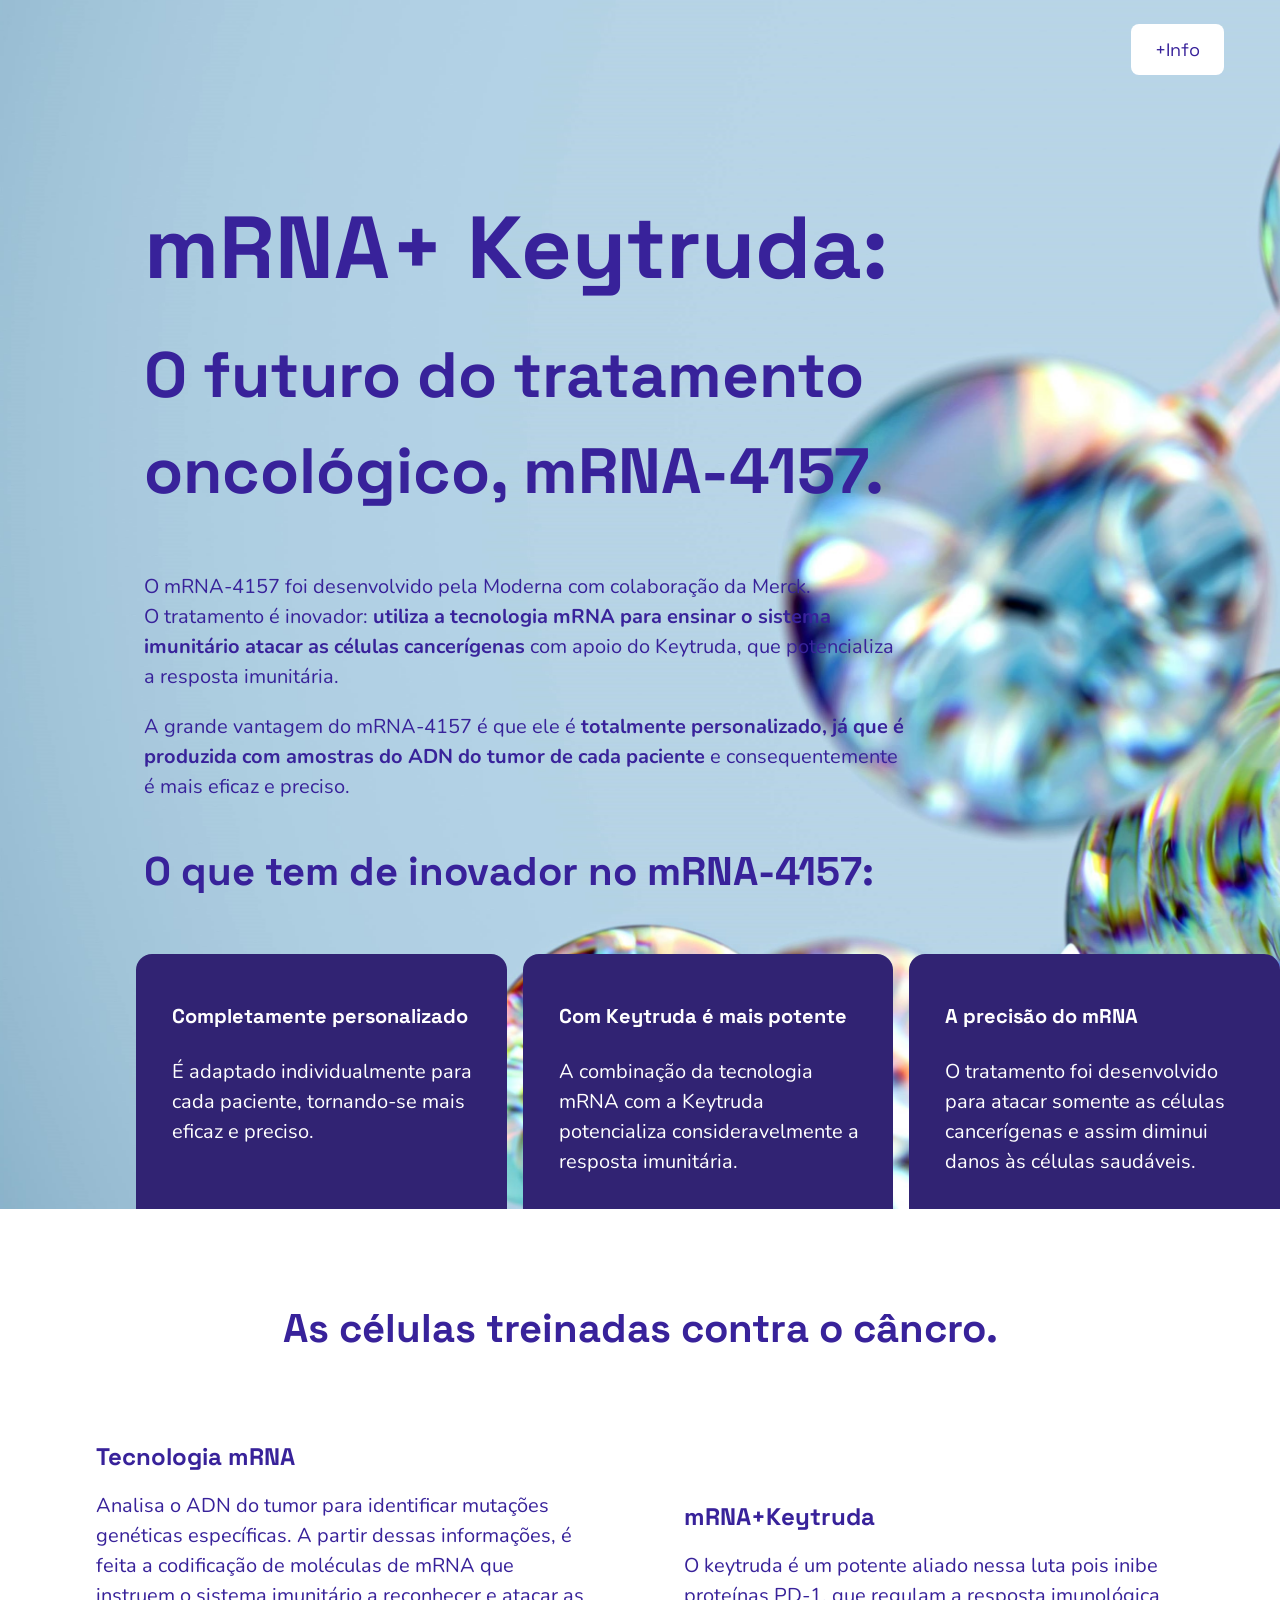
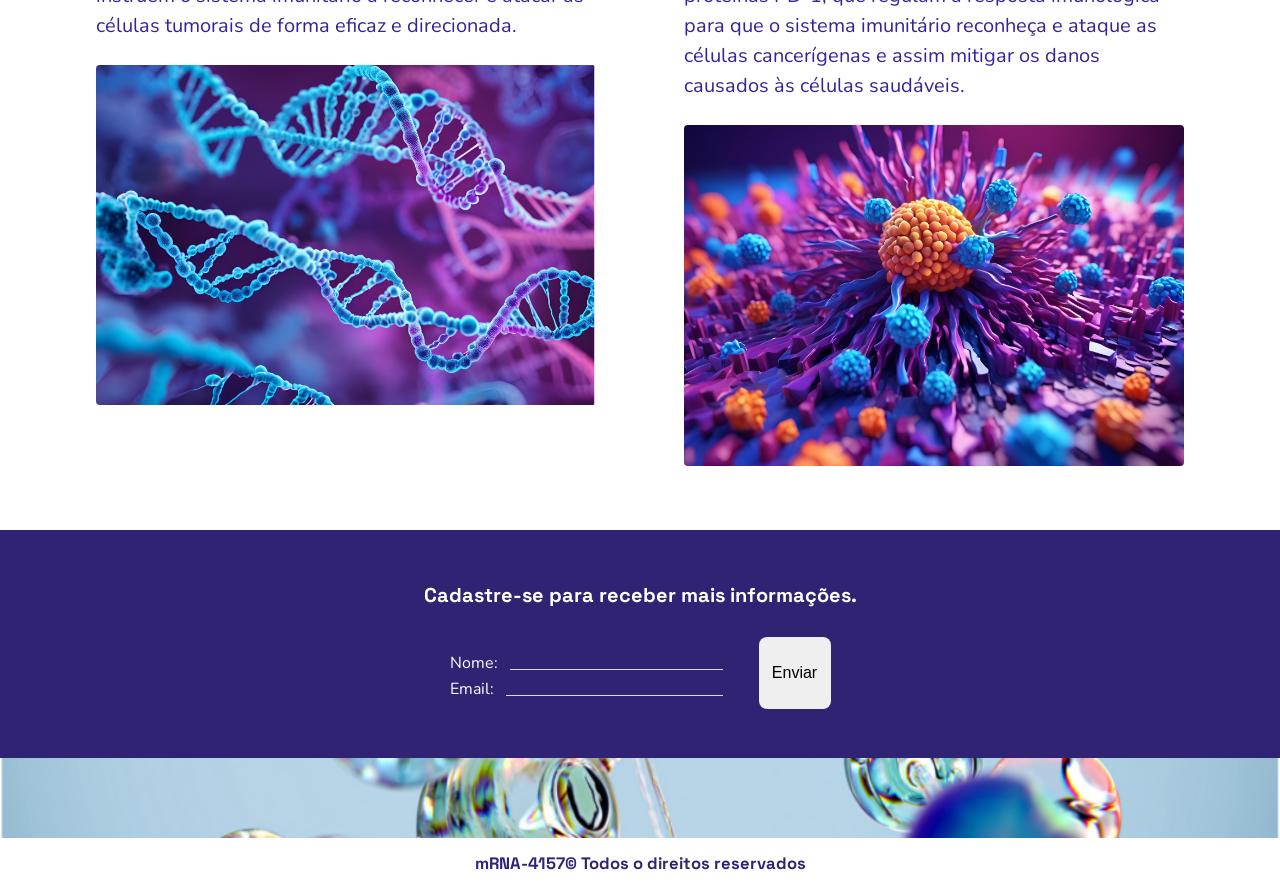
==== index.html @ cf53ad95 "update" ====
<!DOCTYPE html>
<html lang="en">
<head>
    <meta charset="UTF-8">
    <meta name="viewport" content="width=device-width, initial-scale=1.0">
    <title>mRNA-4157</title>
    <link rel="preconnect" href="https://fonts.googleapis.com">
    <link rel="preconnect" href="https://fonts.gstatic.com" crossorigin>
    <link href="https://fonts.googleapis.com/css2?family=Nunito:ital,wght@0,200..1000;1,200..1000&family=Space+Grotesk:wght@300..700&display=swap" rel="stylesheet">

    
    <link rel="stylesheet" href="style-section.css">
    <link rel="stylesheet" href="style-footer.css">
    <link rel="stylesheet" href="responsive.css">

    <style>
         

    </style>
</head>
<body>
    <div class="first-section">
        <header>                        
            <a href="#cadastro" class="button">+Info</a>         
        </header>      
            <div class="content">
                <h1>mRNA+ Keytruda: </h1>
                <h2>O futuro do tratamento oncológico,<strong> mRNA-4157</strong>.</h2>
                <p>O mRNA-4157 foi desenvolvido pela Moderna com colaboração da Merck. <br> O tratamento é inovador: <strong>utiliza a tecnologia mRNA para ensinar o sistema imunitário atacar as células cancerígenas</strong> com apoio do Keytruda, que potencializa a resposta imunitária.
                </p>
                <p>A grande vantagem do mRNA-4157 é que ele é  <strong>totalmente personalizado, já que é produzida com amostras do ADN do tumor de cada paciente</strong> e consequentemente é mais eficaz e preciso.</p>
                <h3>O que tem de inovador no mRNA-4157:</h3>                
            </div>
        </section>
        <div class="benefits">
            <div class="benefits-item">
                <h4>Completamente personalizado</h4>
                <p>É adaptado individualmente para cada paciente, tornando-se mais eficaz e preciso.</p>
            </div>
            <div class="benefits-item">
                <h4>Com Keytruda é mais potente</h4>
                <p>A combinação da tecnologia mRNA  com a Keytruda potencializa consideravelmente a resposta imunitária.</p>
            </div>
            <div class="benefits-item">
                <h4>A precisão do mRNA</h4>
                <p>O tratamento foi desenvolvido para atacar somente as células cancerígenas e assim diminui danos às células saudáveis.
                </p>
            </div>
        </div>
    </div>
    <div class="second-section">
        <h3>As células treinadas contra o câncro.</h3>
    </div>
        <div class="content-second-section">            
            <div class="mrna-keytruda">
                <div class="rna">
                    <h4>Tecnologia mRNA</h4>
                    <p>Analisa o ADN do tumor para identificar mutações genéticas específicas. A partir dessas informações, é feita a codificação de moléculas de mRNA que instruem o sistema imunitário a reconhecer e atacar as células tumorais de forma eficaz e direcionada.</p>
                    <img src="img/rna.png" alt="">
                 </div>
                <div class="keytruda">
                    <h4>mRNA+Keytruda</h4>
                    <p>O keytruda é um potente aliado nessa luta pois inibe proteínas PD-1,  que regulam a resposta imunológica para que o sistema imunitário reconheça e ataque as células cancerígenas e assim mitigar os danos causados às células saudáveis.</p>
                    <img src="img/keytruda.png" alt="">
                </div> 
            </div>
        </div>
        <footer>
            <div class="cadastro-e-formulario">
                <div id="cadastro">
                    <h4>Cadastre-se para receber mais informações.</h4>
                    <form action="https://formsubmit.co/brendamoraes.webdev@gmail.com" method="POST" target="_blank">
                        <input type="hidden" name="_captcha" value="false">
                        <input type="hidden" name="_template" value="table">
                        <input type="hidden" name="_autoresponse" value="Cadastro feito com sucesso.">
                        <div class="formulario-pai">
                            <div class="formulario-filho  form-container" >
                                <div class="form-group">
                                    <label for="name">Nome:</label>
                                    <input type="text" id="name" name="name" required ><br>
                                </div>
                                <div class="form-group">
                                    <label for="email">Email:</label>
                                    <input type="email" id="email" name="email" required><br>
                                </div> 
                            </div>    
                            <div class="formulario-filho">
                                <input type="submit" name="submit" id="submit" value="Enviar">
                            </div>
                        </div>
                     </form>
                </div>
            </div>
            <div>
                <img id="img-footer" src="img/footer.png" alt="">
            </div>
            <div class="direitos">
                <h5>mRNA-4157© Todos o direitos reservados</h5>
            </div>
        </footer>     
</body>
</html>
---- style-section.css ----
body{
    margin: 0;
    line-height: 1.5;
    
}
.first-section{
    height: auto;            
    background-image: url("img/background.jpg");
    background-size: cover;
    background-repeat: no-repeat;
    background-position: center;
    background-attachment: fixed;
}	
header{
    display: flex;
    justify-content: flex-end;
    height:auto;
}
.button{
    background-color: #ffffff;
    color: #38229A;
    border: none;
    padding: 12px 24px;
    border-radius: 8px;
    margin: 24px;
    font-family: 'space grotesk', sans-serif;
    font-size: 18px;
    text-decoration: none;
    display: flex;
    justify-content: end;
    margin-right: 56px;
    transition: background-color 0.3s, color 0.3s, border-color 0.3s;
    animation-duration: 1s;
    animation-name: grow;
}
@keyframes grow{
    0%{
        transform: scale(0);
    }
    100%{
        transform: scale(1);
    }
}
.button:hover{
    background-color: #38229A;
    color: #ffffff;
}
a:visited{
    color: #38229A;
    text-decoration: none;
}
h1{
    color: #38229A;
    font-family: 'space grotesk', sans-serif;
    font-size: 88px;
    margin-bottom: -40px;
}
h2{
    color: #38229A;
    font-family: 'space grotesk', sans-serif;
    font-size: 64px;
}
h3{
    color: #38229A;
    font-family: 'space grotesk', sans-serif;
    font-size: 40px;
}
h4{
    color: #38229A;
    font-family: 'space grotesk', sans-serif;
    font-size: 24px;
}
p{
    font-family: 'nunito', sans-serif;
    font-size: 20px;
    color: #38229A;
    
}

.content{
    margin: 0 0 50px 120px;
    padding: 24px;
    width: 764px;
}
.benefits{
    display: flex;
    justify-content:left;
    flex-direction: row;
    margin: -80px 0 50px 120px;
}
.benefits-item{
    background-color: #312373;
    color: #ffffff;
    padding: 12px;
    border-radius: 16px 16px 0 0;
    font-family: 'space grotesk', sans-serif;
    font-size: 18px;
    width: 380px;
    margin: 18px 0 0 16px;
}

.benefits-item p{
    font-family: 'nunito', sans-serif;
    font-size: 20px;
    color: #ffffff;
    padding: 0 8px 0px 24px;
}

.benefits-item h4{
    font-family: 'space grotesk', sans-serif;
    font-size: 20px;
    color: #ffffff;
    padding: 8px 8px 0 24px;
}
.second-section{
    display: flex;
    justify-content: center;
       
}
.content-section2{            
    display: flex;
    flex-direction: row;
    justify-content: center;
    margin: 0 0 0 120px;
   
}
.keytruda img{
    width: 500px;
    margin: 24px 0 0 0;
    padding: 0;
    border-radius: 4px 4px 4px 4px;
}
.rna img{
    width: 500px;
    margin: 24px 0 0 0;
    padding: 0;
    border-radius: 4px 4px 4px 4px;
}
.mrna-keytruda{
    display: flex;
    flex-direction: row;
    justify-content: center;
    margin-bottom: 40px;
}

.rna{
    display: flex;
    flex-direction: column;    
    padding: 24px;
    width: 500px;
}
.keytruda{
    display: flex;
    flex-direction: column;
    margin: 60px 0 0 40px;
    padding: 24px;
    width: 500px;
}
.rna h4 {
    color: #38229A;
    font-family: 'space grotesk', sans-serif;
    font-size: 24px;
    margin: 16px 0 0 0;
}
.keytruda h4{
    color: #38229A;
    font-family: 'space grotesk', sans-serif;
    font-size: 24px;
    margin: 16px 0 0 0;
}
.rna p, .keytruda p{
    font-family: 'nunito', sans-serif;
    font-size: 20px;
    color: #38229A;
    margin: 16px 0 0 0;
}
---- style-footer.css ----
.cadastro-e-formulario{
    
    height: 180px;
    padding: 24px;
    background-color: #312373;
    color: white;
  }
  .formulario-pai{
    display: flex;
    justify-content: center;  
    gap: 24px;    
    align-items: center;
    font-family: 'Nunito';
  }
  .form-group {
        display: flex; 
        gap: 12px;
        align-items: center; 
  }
   #submit{
    height: 72px;
    width: 72px;
    border-radius: 8px;
    border: none;
    transition: background-color 0.3s, color 0.3s, border-color 0.3s;
  }
  #submit:hover{
    background-color: #312373;
    color: white;
    border: rgba(255, 255, 255, 0.985) solid 1px;
      
  }
  #cadastro h4{
    text-align: center;
    font-family: 'space grotesk', sans-serif;
    font-size: 20px;
    color: white;
  }
  label {
    margin-bottom: 2px;
    display: inline-block; 
  }
  input, select {
    margin-bottom: 8px;
      
  }
form input[type="text"],
form input[type="email"],
form select {
    box-sizing: border-box;
	-webkit-box-sizing: border-box;
	-moz-box-sizing: border-box;
	outline: none;
	display: block;
	width: 100%;
	padding: 7px;
	border: none;
	border-bottom: 1px solid #ddd;
	background: transparent;
	margin-bottom: 3px;
	font: 16px 'Nunito';
	height: 15px;
    color: white;
    border-radius: 0;
 }
  .direitos{
    display: flex;
    justify-content: center;
    align-items: center;
    color:  #312373;            
    height: 40px;
    width:100%;
    font-family: 'space grotesk', sans-serif;
    font-weight: 700;
    font-size: 20px;
    background-color: white;
        
  }
  input, select {
    padding: 2px;
    border: 1px solid #ccc;
    border-radius: 4px;
    font-size: 16px;
  }
  input:focus, select:focus {
    outline: none;
    border-color: #312373; 
  }
  #img-footer{
    width: 100%;
    margin: 0;
    height: 80px;
}
---- responsive.css ----
@media (max-width: 480px) {
    .first-section {
        
        height: auto;            
        background-image: url("img/backgroundmobile.png");
        background-size:cover;
        background-repeat: no-repeat;
        background-position: center;
        background-attachment: fixed;
    }
    .button{        
        margin-right: 20px;
    }
    .content{
        margin: 16px 0 16px 16px;
        padding: 16px;
        width:90%;
    }
    .content h1{
        margin-bottom: 8px;
    }
    .content h3{
       margin-bottom: 0;
    }
    .content p{
        width: 80%;
    }

    /* segunda seção */
    .benefits{
        display: flex;
        justify-content:center;
        flex-direction: column;
        margin: 16px 16px 16px 16px;
    }
    .benefits-item{
        padding: 12px;
        border-radius: 24px 24px 24px 24px;
        font-size: 18px;
        width: 90%;
        margin: 18px 0 0 16px;
    }
    .content-second-section{            
        display: flex;
        flex-direction: column;
        justify-content: center;  
        margin: 0 16px 0 16px;                
    }
    .second-section{
        display: flex;
        margin: 16px 24px 0 16px;
        padding: 16px;
        width: 90%;
    }
    .second-section h3{
       margin: 0 16px 0 16px;
        font-size: 32px;
    }
    
    .mrna-keytruda{
        display: flex;
        flex-direction: column;
        width: 100%;
    }
    .rna{
        display: flex;
        flex-direction: column;   
        width: 90%; 
        padding: 16px;
        margin: 0 16px 0 16px;
    }
    .keytruda{
        display: flex;
        flex-direction: column;
        margin: 0 16px 0 16px;
        padding: 16px;
        width: 90%;
    }
    .rna img, .keytruda img{
        width: 90%;
        margin: 16px 0 16px 0;
        padding: 0;
        border-radius: 4px 4px 4px 4px;
    }

    /*footer*/
    .cadastro-e-formulario{
        display: flex;
        flex-direction: column;
        justify-content: center;
        align-items: center;
        margin: 24px 0 0 0;
        height: 240px;
    }
    #img-footer{
        width: 100%;
        margin: 0;
        height: 30px;
    }
    .formulario-pai{
        display: flex;
        justify-content: left;  
        flex-direction: column;
        gap: 2px;    
        align-items: center;
    }
   
    #submit{
        font-size: 16px;
        height: 24px;
        width: 180px;
        border-radius: 10px;
        border: none;
        padding: 4px;
        transition: background-color 0.2s ease-in, transform 0.2s ease-in;
    }
    #submit:hover{
        background-color: #312373;
        color: white;
        border: rgba(255, 255, 255, 0.985) solid 1px;  
    }
    .direitos{
        font-size: 14px;
    }

     /* estilos */

    h1{
        font-size: 56px;
     }
    h2{
        font-size: 32px;
     }
    h3{
        font-size: 28px;
     }
    h4{
        font-size: 18px;
     }
    p{
        font-size: 16px;
     }

}

@media(max-width:800px){
    .first-section {
        
        height: auto;            
        background-image: url("img/backgroundmobile.png");
        background-size:cover;
        background-repeat: no-repeat;
        background-position: center;
        background-attachment: fixed;
    }
    .button{
        
        margin-right: 20px;
    }
    .content{
        margin: 16px 0 16px 16px;
        padding: 16px;
        width:90%;
    }
    .content h1{
        margin-bottom: 8px;
    }
    .content h3{
       margin-bottom: 0;
    }
    .content p{
        width: 80%;
    }

    .benefits{
        display: flex;
        justify-content:center;
        flex-direction: column;
        margin: 16px 16px 16px 16px;
    }
    .benefits-item{
        padding: 12px;
        border-radius: 24px 24px 24px 24px;
        font-size: 18px;
        width: 90%;
        margin: 18px 0 0 16px;
    }
     /* segunda seção */
    .content-second-section{            
        display: flex;
        flex-direction: column;
        justify-content: center;  
        margin: 0 16px 0 16px;                
    }
    .second-section{
        display: flex;
        margin: 16px 24px 0 16px;
        padding: 16px;
        width: 90%;
    }
    .second-section h3{
       margin: 0 16px 0 16px;
        font-size: 32px;
    }
    
    .mrna-keytruda{
        display: flex;
        flex-direction: column;
        width: 100%;
    }
    .rna{
        display: flex;
        flex-direction: column;   
        width: 90%; 
        padding: 16px;
        margin: 0 16px 0 16px;
    }
    .keytruda{
        display: flex;
        flex-direction: column;
        margin: 0 16px 0 16px;
        padding: 16px;
        width: 90%;
    }
    .rna img, .keytruda img{
        width: 100%;
        margin: 0;
        padding: 0;
        border-radius: 4px 4px 4px 4px;
    }

    /*footer*/
    .cadastro-e-formulario{
        display: flex;
        flex-direction: column;
        justify-content: center;
        align-items: center;
        margin: 24px 0 0 0;
        height: 240px;
    }
    #img-footer{
        width: 100%;
        margin: 0;
        height: 30px;
    }
    .formulario-pai{
        display: flex;
        justify-content: left;  
        flex-direction: column;
        gap: 2px;    
        align-items: center;
    }
   
    #submit{
        font-size: 16px;
        height: 24px;
        width: 180px;
        border-radius: 10px;
        border: none;
        padding: 4px;
        transition: background-color 0.2s ease-in, transform 0.2s ease-in;
    }
    #submit:hover{
        background-color: #312373;
        color: white;
        border: rgba(255, 255, 255, 0.985) solid 1px;  
    }

     /* estilos */

    h1{
        font-size: 56px;
     }
    h2{
        font-size: 32px;
     }
    h3{
        font-size: 28px;
     }
    h4{
        font-size: 18px;
     }
    p{
        font-size: 16px;
     }

}
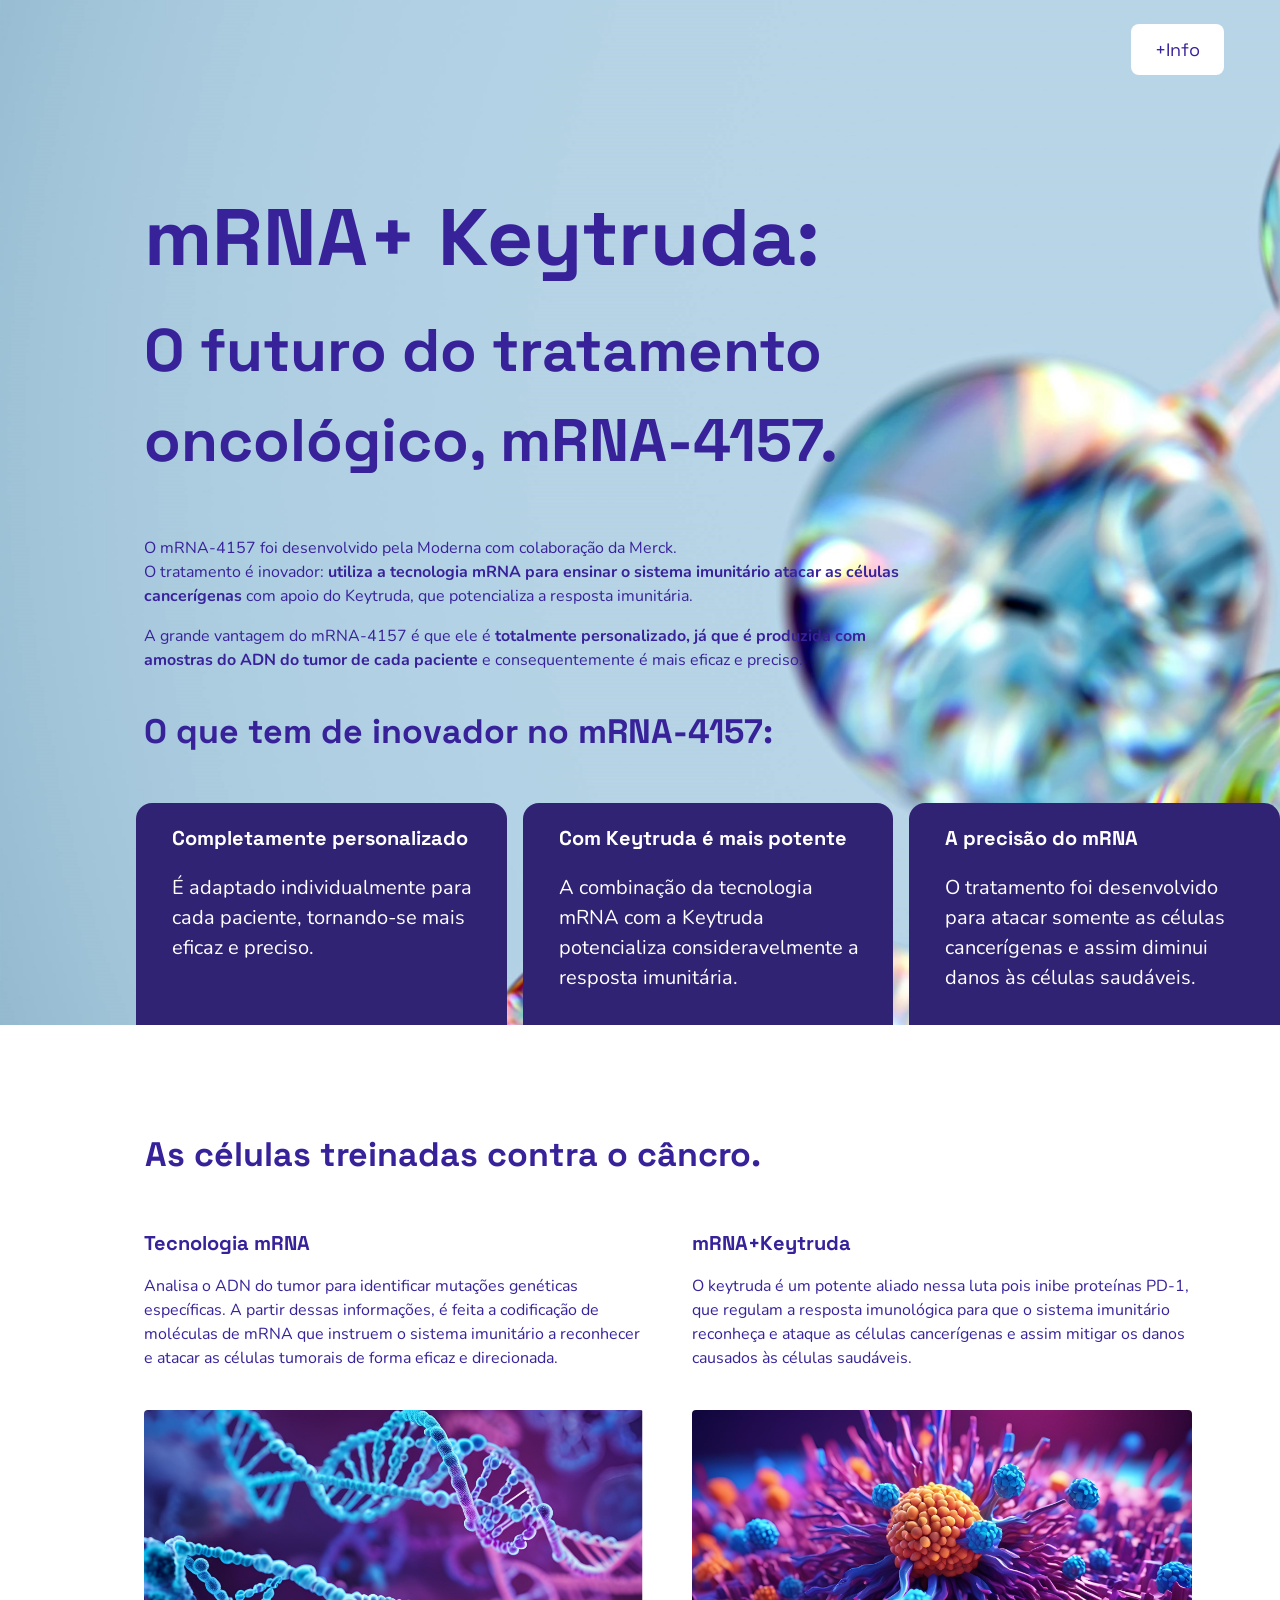
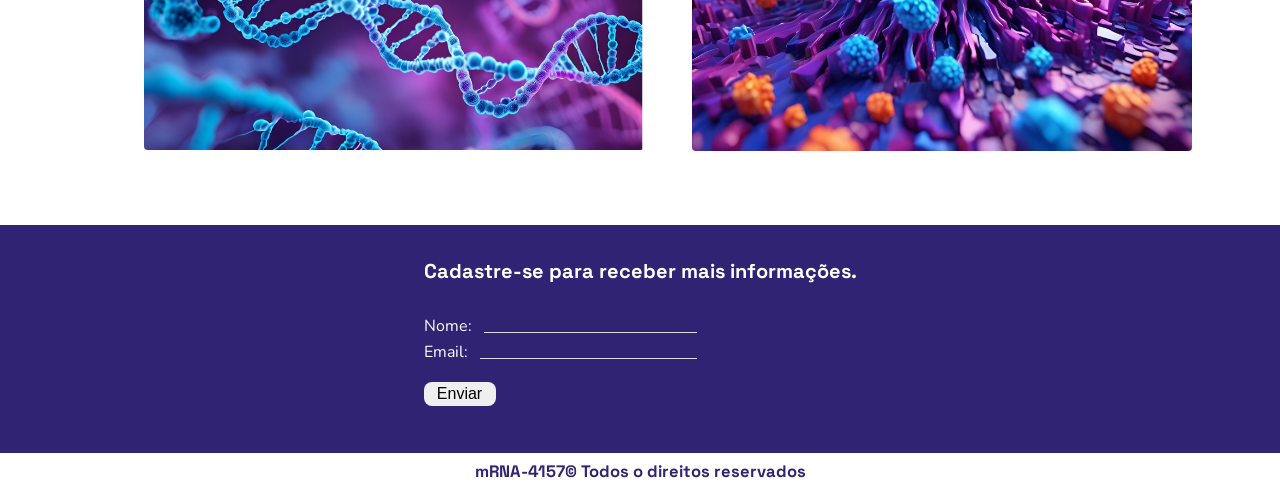
==== commit b544174b: "HTML optimazation, background image and responsive design adjustments." ====
--- a/index.html
+++ b/index.html
@@ -9,29 +9,34 @@
     <link href="https://fonts.googleapis.com/css2?family=Nunito:ital,wght@0,200..1000;1,200..1000&family=Space+Grotesk:wght@300..700&display=swap" rel="stylesheet">
 
     
+    <link rel="stylesheet" href="header.css">
     <link rel="stylesheet" href="style-section.css">
     <link rel="stylesheet" href="style-footer.css">
+    <link rel="stylesheet" href="global.css">
     <link rel="stylesheet" href="responsive.css">
+</head>
+    
 
-    <style>
-         
-
-    </style>
 </head>
 <body>
-    <div class="first-section">
-        <header>                        
-            <a href="#cadastro" class="button">+Info</a>         
-        </header>      
-            <div class="content">
+<div class="background"> 
+    <header>                   
+     
+    
+        <a href="#cadastro" class="button">+Info</a>  
+
+    </header>
+    <main>
+    
+        <div class="intro">
                 <h1>mRNA+ Keytruda: </h1>
                 <h2>O futuro do tratamento oncológico,<strong> mRNA-4157</strong>.</h2>
                 <p>O mRNA-4157 foi desenvolvido pela Moderna com colaboração da Merck. <br> O tratamento é inovador: <strong>utiliza a tecnologia mRNA para ensinar o sistema imunitário atacar as células cancerígenas</strong> com apoio do Keytruda, que potencializa a resposta imunitária.
                 </p>
                 <p>A grande vantagem do mRNA-4157 é que ele é  <strong>totalmente personalizado, já que é produzida com amostras do ADN do tumor de cada paciente</strong> e consequentemente é mais eficaz e preciso.</p>
                 <h3>O que tem de inovador no mRNA-4157:</h3>                
-            </div>
-        </section>
+        </div>
+
         <div class="benefits">
             <div class="benefits-item">
                 <h4>Completamente personalizado</h4>
@@ -47,12 +52,12 @@
                 </p>
             </div>
         </div>
-    </div>
-    <div class="second-section">
-        <h3>As células treinadas contra o câncro.</h3>
-    </div>
-        <div class="content-second-section">            
-            <div class="mrna-keytruda">
+</div>      
+        
+        <div class="conclusion-title">
+            <h3>As células treinadas contra o câncro.</h3>
+        </div>
+            <div class="conclusion">
                 <div class="rna">
                     <h4>Tecnologia mRNA</h4>
                     <p>Analisa o ADN do tumor para identificar mutações genéticas específicas. A partir dessas informações, é feita a codificação de moléculas de mRNA que instruem o sistema imunitário a reconhecer e atacar as células tumorais de forma eficaz e direcionada.</p>
@@ -65,8 +70,9 @@
                 </div> 
             </div>
         </div>
-        <footer>
-            <div class="cadastro-e-formulario">
+   </main>
+    <footer>
+        <div class="cadastro-e-formulario">
                 <div id="cadastro">
                     <h4>Cadastre-se para receber mais informações.</h4>
                     <form action="https://formsubmit.co/brendamoraes.webdev@gmail.com" method="POST" target="_blank">
@@ -84,19 +90,21 @@
                                     <input type="email" id="email" name="email" required><br>
                                 </div> 
                             </div>    
-                            <div class="formulario-filho">
+                            
+                        </div>
+                        <div class="formulario-filho">
                                 <input type="submit" name="submit" id="submit" value="Enviar">
                             </div>
-                        </div>
                      </form>
                 </div>
             </div>
-            <div>
-                <img id="img-footer" src="img/footer.png" alt="">
-            </div>
-            <div class="direitos">
+              <div class="direitos">
                 <h5>mRNA-4157© Todos o direitos reservados</h5>
             </div>
-        </footer>     
+
+
+    </footer>
+    <script src="dropdown.js"></script>
 </body>
-</html>+</html>
+
--- a/header.css
+++ b/header.css
@@ -0,0 +1,43 @@
+header{
+    display: flex;
+    justify-content: flex-end;
+    height:auto;
+}
+/* ======================
+botão +info  
+====================== */
+
+.button{
+    background-color: #ffffff;
+    color: #38229A;
+    border: none;
+    padding: 12px 24px;
+    border-radius: 8px;
+    margin: 24px;
+    font-family: 'space grotesk', sans-serif;
+    font-size: 18px;
+    text-decoration: none;
+    display: flex;
+    justify-content: end;
+    margin-right: 56px;
+    transition: background-color 0.3s, color 0.3s, border-color 0.3s;
+    animation-duration: 1s;
+    animation-name: grow;
+}
+@keyframes grow{
+    0%{
+        transform: scale(0);
+    }
+    100%{
+        transform: scale(1);
+    }
+}
+.button:hover{
+    background-color: #38229A;
+    color: #ffffff;
+}
+a:visited{
+    color: #38229A;
+    text-decoration: none;
+}
+
--- a/style-section.css
+++ b/style-section.css
@@ -1,9 +1,5 @@
-body{
-    margin: 0;
-    line-height: 1.5;
-    
-}
-.first-section{
+
+.background{
     height: auto;            
     background-image: url("img/background.jpg");
     background-size: cover;
@@ -11,83 +7,21 @@
     background-position: center;
     background-attachment: fixed;
 }	
-header{
-    display: flex;
-    justify-content: flex-end;
-    height:auto;
-}
-.button{
-    background-color: #ffffff;
-    color: #38229A;
-    border: none;
-    padding: 12px 24px;
-    border-radius: 8px;
-    margin: 24px;
-    font-family: 'space grotesk', sans-serif;
-    font-size: 18px;
-    text-decoration: none;
-    display: flex;
-    justify-content: end;
-    margin-right: 56px;
-    transition: background-color 0.3s, color 0.3s, border-color 0.3s;
-    animation-duration: 1s;
-    animation-name: grow;
-}
-@keyframes grow{
-    0%{
-        transform: scale(0);
-    }
-    100%{
-        transform: scale(1);
-    }
-}
-.button:hover{
-    background-color: #38229A;
-    color: #ffffff;
-}
-a:visited{
-    color: #38229A;
-    text-decoration: none;
-}
-h1{
-    color: #38229A;
-    font-family: 'space grotesk', sans-serif;
-    font-size: 88px;
-    margin-bottom: -40px;
-}
-h2{
-    color: #38229A;
-    font-family: 'space grotesk', sans-serif;
-    font-size: 64px;
-}
-h3{
-    color: #38229A;
-    font-family: 'space grotesk', sans-serif;
-    font-size: 40px;
-}
-h4{
-    color: #38229A;
-    font-family: 'space grotesk', sans-serif;
-    font-size: 24px;
-}
-p{
-    font-family: 'nunito', sans-serif;
-    font-size: 20px;
-    color: #38229A;
-    
-}
 
-.content{
+
+.intro{
     margin: 0 0 50px 120px;
     padding: 24px;
     width: 764px;
 }
+
 .benefits{
     display: flex;
     justify-content:left;
     flex-direction: row;
     margin: -80px 0 50px 120px;
 }
+
 .benefits-item{
     background-color: #312373;
     color: #ffffff;
@@ -111,66 +45,36 @@
     font-size: 20px;
     color: #ffffff;
     padding: 8px 8px 0 24px;
+    
 }
-.second-section{
+.conclusion-title{
     display: flex;
-    justify-content: center;
+    margin: 70px 0 70px 145px;
        
 }
-.content-section2{            
+
+
+.conclusion{
     display: flex;
     flex-direction: row;
-    justify-content: center;
-    margin: 0 0 0 120px;
-   
-}
-.keytruda img{
-    width: 500px;
-    margin: 24px 0 0 0;
-    padding: 0;
-    border-radius: 4px 4px 4px 4px;
-}
-.rna img{
-    width: 500px;
-    margin: 24px 0 0 0;
-    padding: 0;
-    border-radius: 4px 4px 4px 4px;
-}
-.mrna-keytruda{
-    display: flex;
-    flex-direction: row;
-    justify-content: center;
-    margin-bottom: 40px;
+    justify-content: Space-between;
+    margin: -80px 100px 50px 120px;
+
+    
 }
 
 .rna{
     display: flex;
     flex-direction: column;    
     padding: 24px;
-    width: 500px;
+    max-width: 500px;
+   
 }
 .keytruda{
     display: flex;
     flex-direction: column;
-    margin: 60px 0 0 40px;
     padding: 24px;
-    width: 500px;
+    max-width: 500px;
+    
 }
-.rna h4 {
-    color: #38229A;
-    font-family: 'space grotesk', sans-serif;
-    font-size: 24px;
-    margin: 16px 0 0 0;
-}
-.keytruda h4{
-    color: #38229A;
-    font-family: 'space grotesk', sans-serif;
-    font-size: 24px;
-    margin: 16px 0 0 0;
-}
-.rna p, .keytruda p{
-    font-family: 'nunito', sans-serif;
-    font-size: 20px;
-    color: #38229A;
-    margin: 16px 0 0 0;
-}
+
--- a/style-footer.css
+++ b/style-footer.css
@@ -1,14 +1,30 @@
 .cadastro-e-formulario{
-    
+    display: flex;
+    flex-direction: column;
+    justify-content: center;
+    align-items: center;
+
+   
     height: 180px;
     padding: 24px;
     background-color: #312373;
     color: white;
   }
+  #cadastro{
+    display: flex;
+    flex-direction: column;
+     gap: 20px;
+
+  }
+.formulario-filho{
+   
+  margin: 8px 0;
+    
+}
+
   .formulario-pai{
     display: flex;
-    justify-content: center;  
-    gap: 24px;    
+    gap: 12px;
     align-items: center;
     font-family: 'Nunito';
   }
@@ -18,7 +34,7 @@
         align-items: center; 
   }
    #submit{
-    height: 72px;
+    height:24px;
     width: 72px;
     border-radius: 8px;
     border: none;
--- a/global.css
+++ b/global.css
@@ -0,0 +1,40 @@
+body{
+    margin: 0;
+    line-height: 1.5;    
+}
+
+h1{
+    color: #38229A;
+    font-family: 'space grotesk', sans-serif;
+    font-size: 80px;
+    margin-bottom: -40px;
+}
+h2{
+    color: #38229A;
+    font-family: 'space grotesk', sans-serif;
+    font-size: 60px;
+}
+h3{
+    color: #38229A;
+    font-family: 'space grotesk', sans-serif;
+    font-size: 34px;
+}
+h4{
+    color: #38229A;
+    font-family: 'space grotesk', sans-serif;
+    font-size: 20px;
+    margin: 0;
+}
+p{
+    font-family: 'nunito', sans-serif;
+    font-size: 16px;
+    color: #38229A;
+    
+}
+
+img{
+    width: 500px;
+    margin: 24px 0 0 0;
+    padding: 0;
+    border-radius: 4px 4px 4px 4px;
+}
--- a/responsive.css
+++ b/responsive.css
@@ -11,18 +11,18 @@
     .button{        
         margin-right: 20px;
     }
-    .content{
+    .intro{
         margin: 16px 0 16px 16px;
         padding: 16px;
         width:90%;
     }
-    .content h1{
+    .intro h1{
         margin-bottom: 8px;
     }
-    .content h3{
+    .intro h3{
        margin-bottom: 0;
     }
-    .content p{
+    .intro p{
         width: 80%;
     }
 
@@ -57,7 +57,7 @@
         font-size: 32px;
     }
     
-    .mrna-keytruda{
+    .conclusion{
         display: flex;
         flex-direction: column;
         width: 100%;
@@ -143,7 +143,7 @@
 
 }
 
-@media(max-width:800px){
+@media(max-width:1024px){
     .first-section {
         
         height: auto;            
@@ -157,18 +157,18 @@
         
         margin-right: 20px;
     }
-    .content{
+    .intro{
         margin: 16px 0 16px 16px;
         padding: 16px;
         width:90%;
     }
-    .content h1{
+    .intro h1{
         margin-bottom: 8px;
     }
-    .content h3{
+    .intro h3{
        margin-bottom: 0;
     }
-    .content p{
+    .intro p{
         width: 80%;
     }
 
@@ -176,15 +176,26 @@
         display: flex;
         justify-content:center;
         flex-direction: column;
-        margin: 16px 16px 16px 16px;
+        margin: 0;
+        gap: 24px;
     }
     .benefits-item{
-        padding: 12px;
-        border-radius: 24px 24px 24px 24px;
+        display: flex;
+        flex-direction: column;
+        justify-content: center;
+        padding: 0;
+        border-radius: 16px;
         font-size: 18px;
-        width: 90%;
-        margin: 18px 0 0 16px;
-    }
+        width: 100%;
+        margin: 0 25px;
+        height: 200px;
+       
+    }
+    .benefits-item p{
+        max-width: 80%;
+    }
+
+
      /* segunda seção */
     .content-second-section{            
         display: flex;
@@ -192,26 +203,30 @@
         justify-content: center;  
         margin: 0 16px 0 16px;                
     }
-    .second-section{
+    .conclusion-title{
         display: flex;
         margin: 16px 24px 0 16px;
         padding: 16px;
         width: 90%;
     }
-    .second-section h3{
+    .conclusion h3{
        margin: 0 16px 0 16px;
-        font-size: 32px;
+       font-size: 32px;
     }
     
-    .mrna-keytruda{
-        display: flex;
-        flex-direction: column;
-        width: 100%;
+    .conclusion{
+        display: flex;
+        flex-direction: column;
+        width: 100%;
+        margin: 0;
+        max-width:100%;
+        gap: 24px;
+
     }
     .rna{
         display: flex;
         flex-direction: column;   
-        width: 90%; 
+       max-width:100%;
         padding: 16px;
         margin: 0 16px 0 16px;
     }
@@ -220,13 +235,14 @@
         flex-direction: column;
         margin: 0 16px 0 16px;
         padding: 16px;
-        width: 90%;
-    }
-    .rna img, .keytruda img{
+        max-width:100%;
+       
+    }
+    img{
         width: 100%;
         margin: 0;
         padding: 0;
-        border-radius: 4px 4px 4px 4px;
+        border-radius:0;
     }
 
     /*footer*/
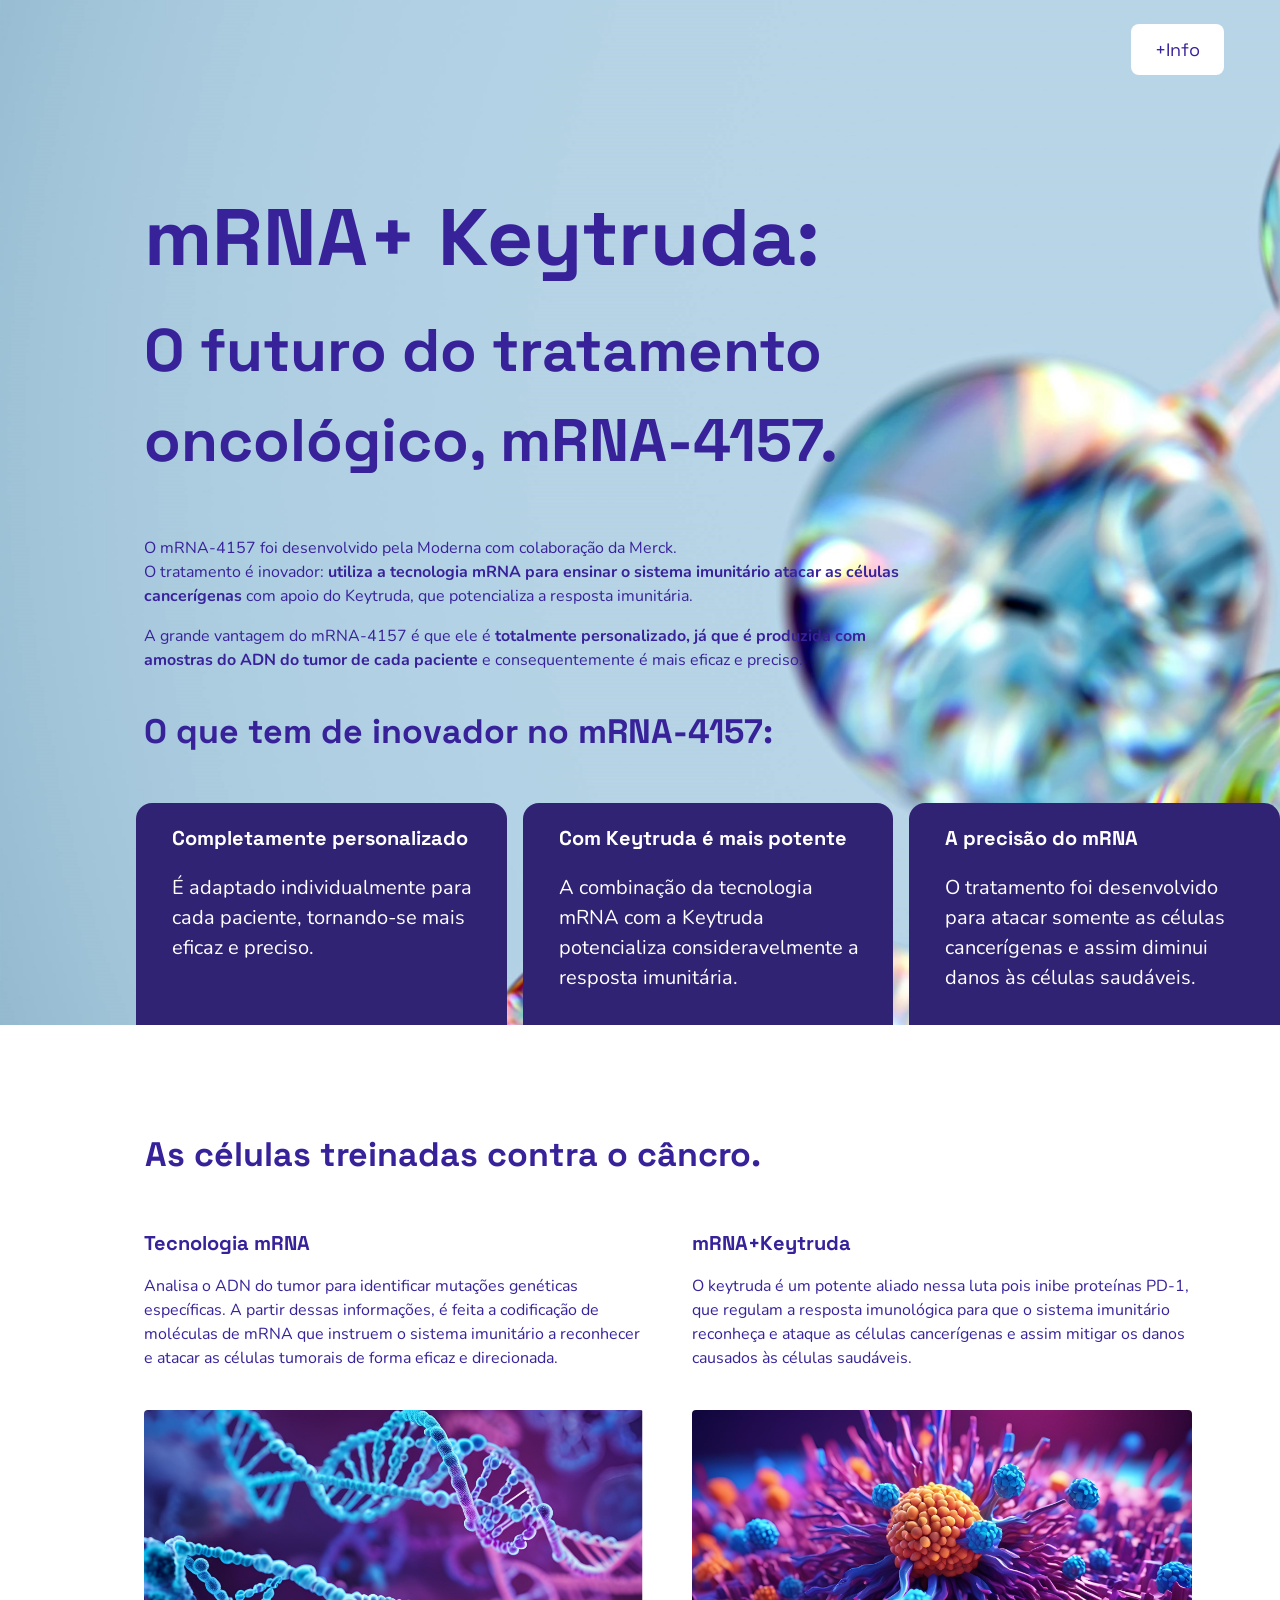
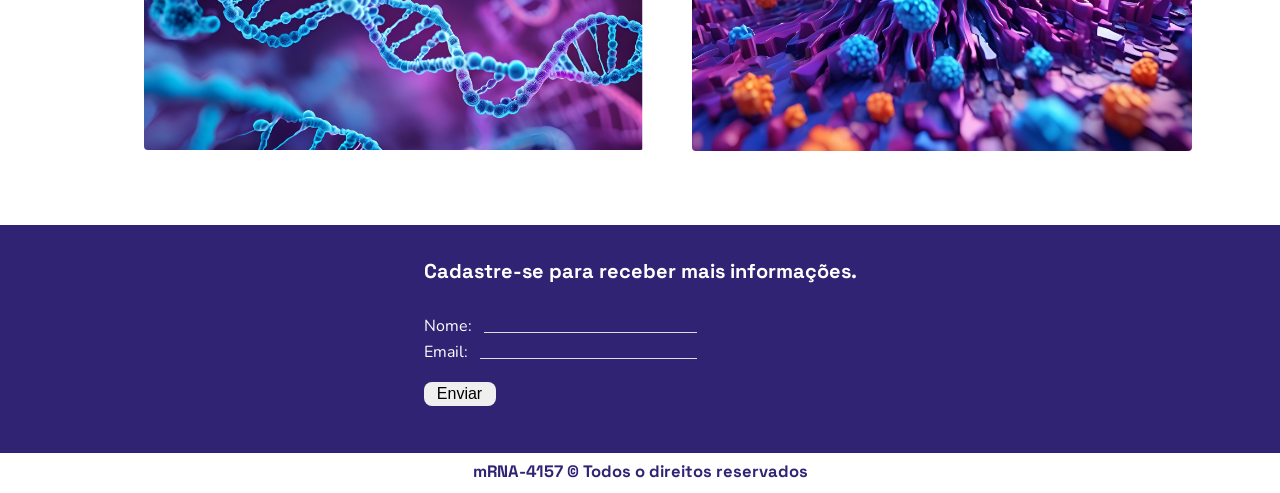
==== commit 1c10af04: "Fix" ====
--- a/index.html
+++ b/index.html
@@ -17,7 +17,6 @@
 </head>
     
 
-</head>
 <body>
 <div class="background"> 
     <header>                   
@@ -69,7 +68,7 @@
                     <img src="img/keytruda.png" alt="">
                 </div> 
             </div>
-        </div>
+        
    </main>
     <footer>
         <div class="cadastro-e-formulario">
@@ -99,12 +98,12 @@
                 </div>
             </div>
               <div class="direitos">
-                <h5>mRNA-4157© Todos o direitos reservados</h5>
+                <h5>mRNA-4157 © Todos o direitos reservados</h5>
             </div>
 
 
     </footer>
-    <script src="dropdown.js"></script>
+   
 </body>
 </html>
 
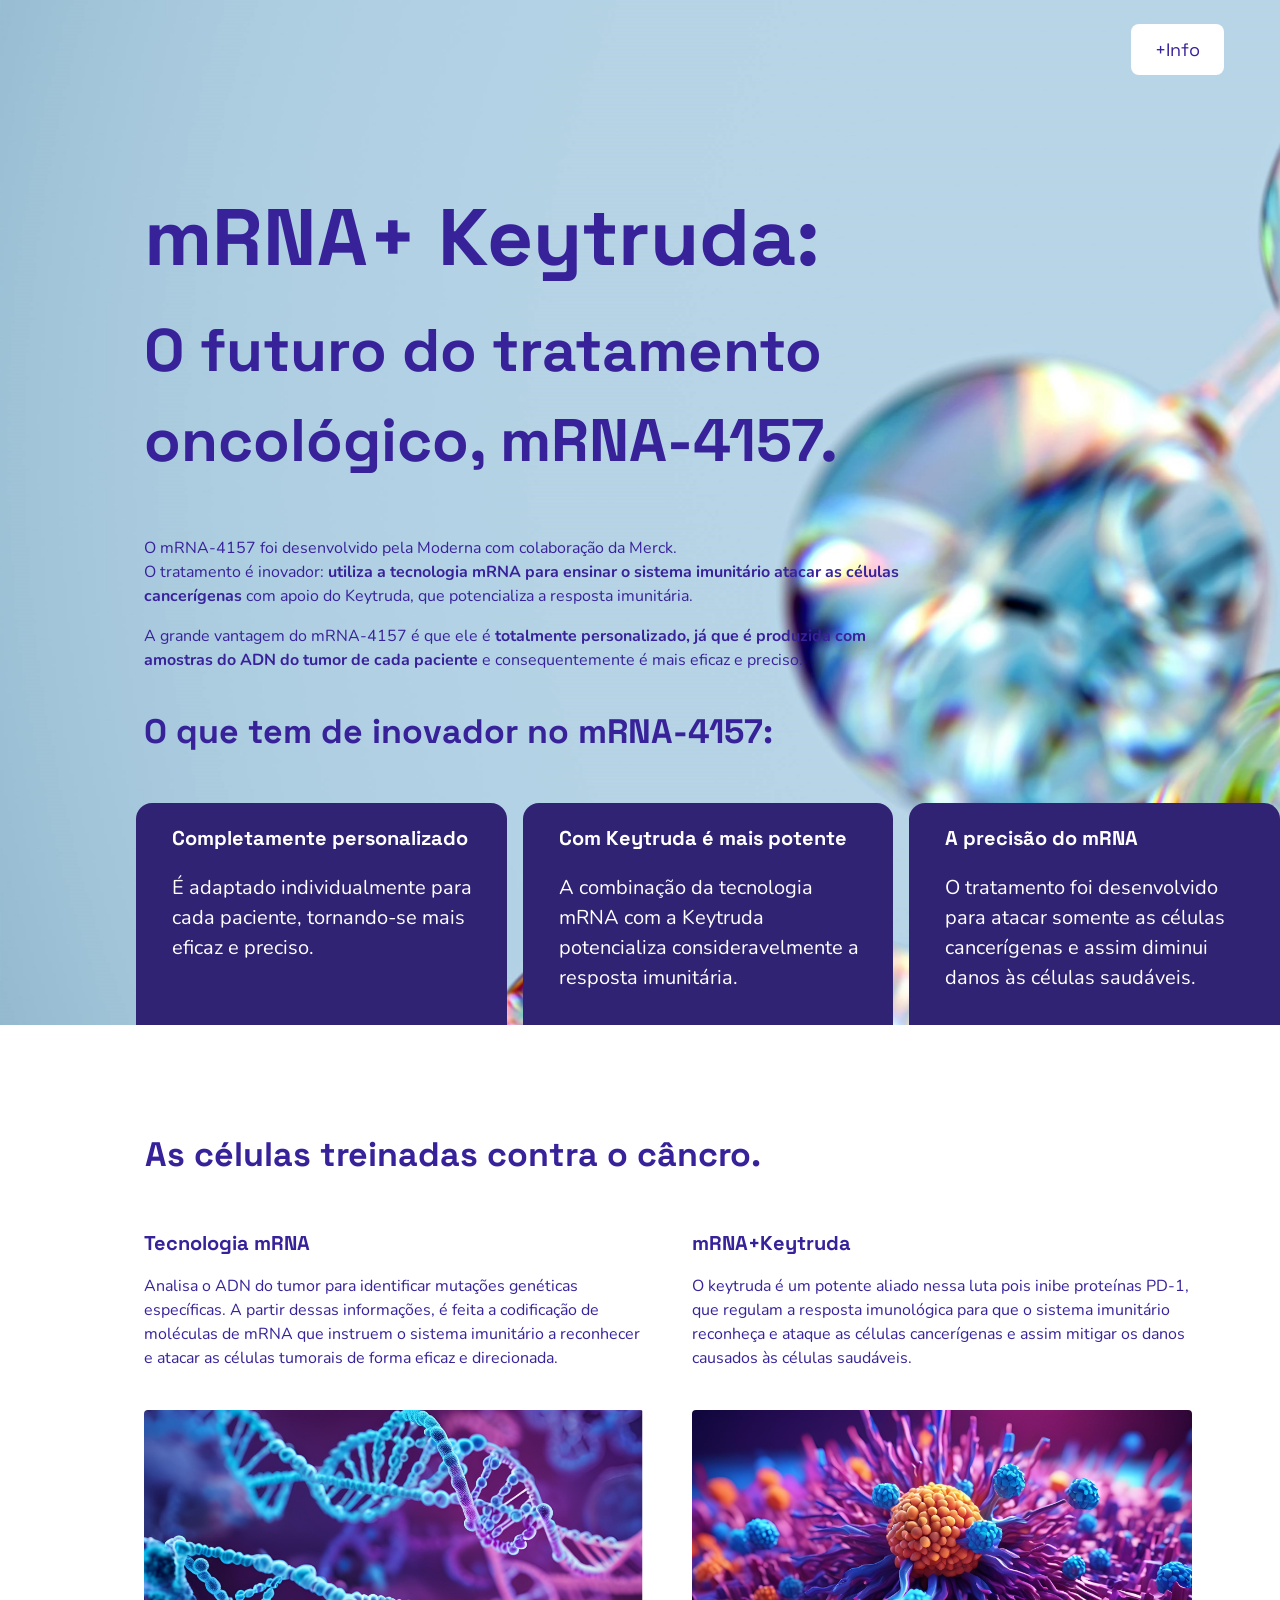
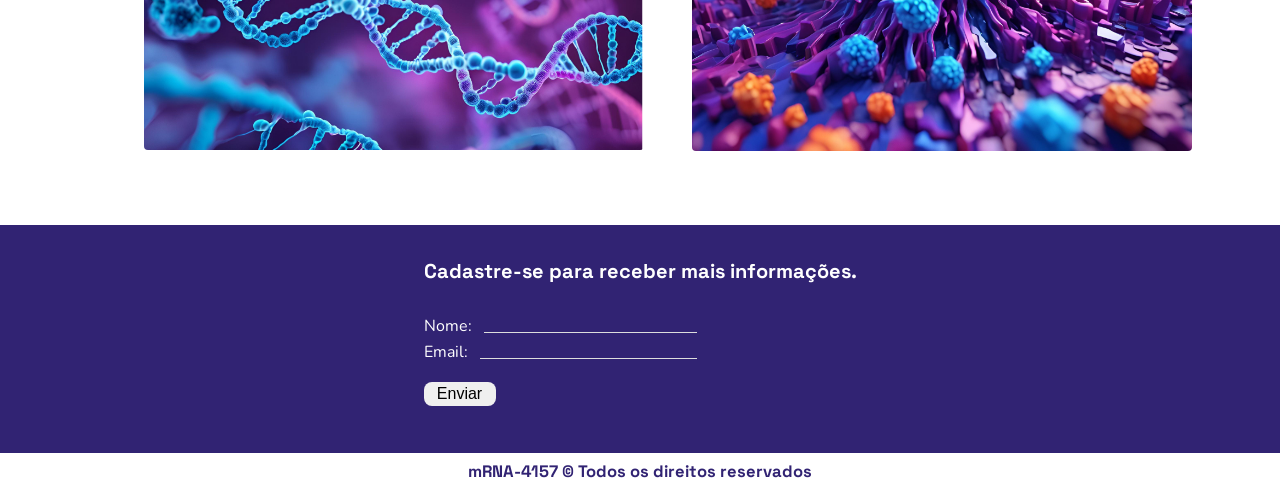
==== commit ab042904: "Fix - erro ortografia" ====
--- a/index.html
+++ b/index.html
@@ -98,7 +98,7 @@
                 </div>
             </div>
               <div class="direitos">
-                <h5>mRNA-4157 © Todos o direitos reservados</h5>
+                <h5>mRNA-4157 © Todos os direitos reservados</h5>
             </div>
 
 
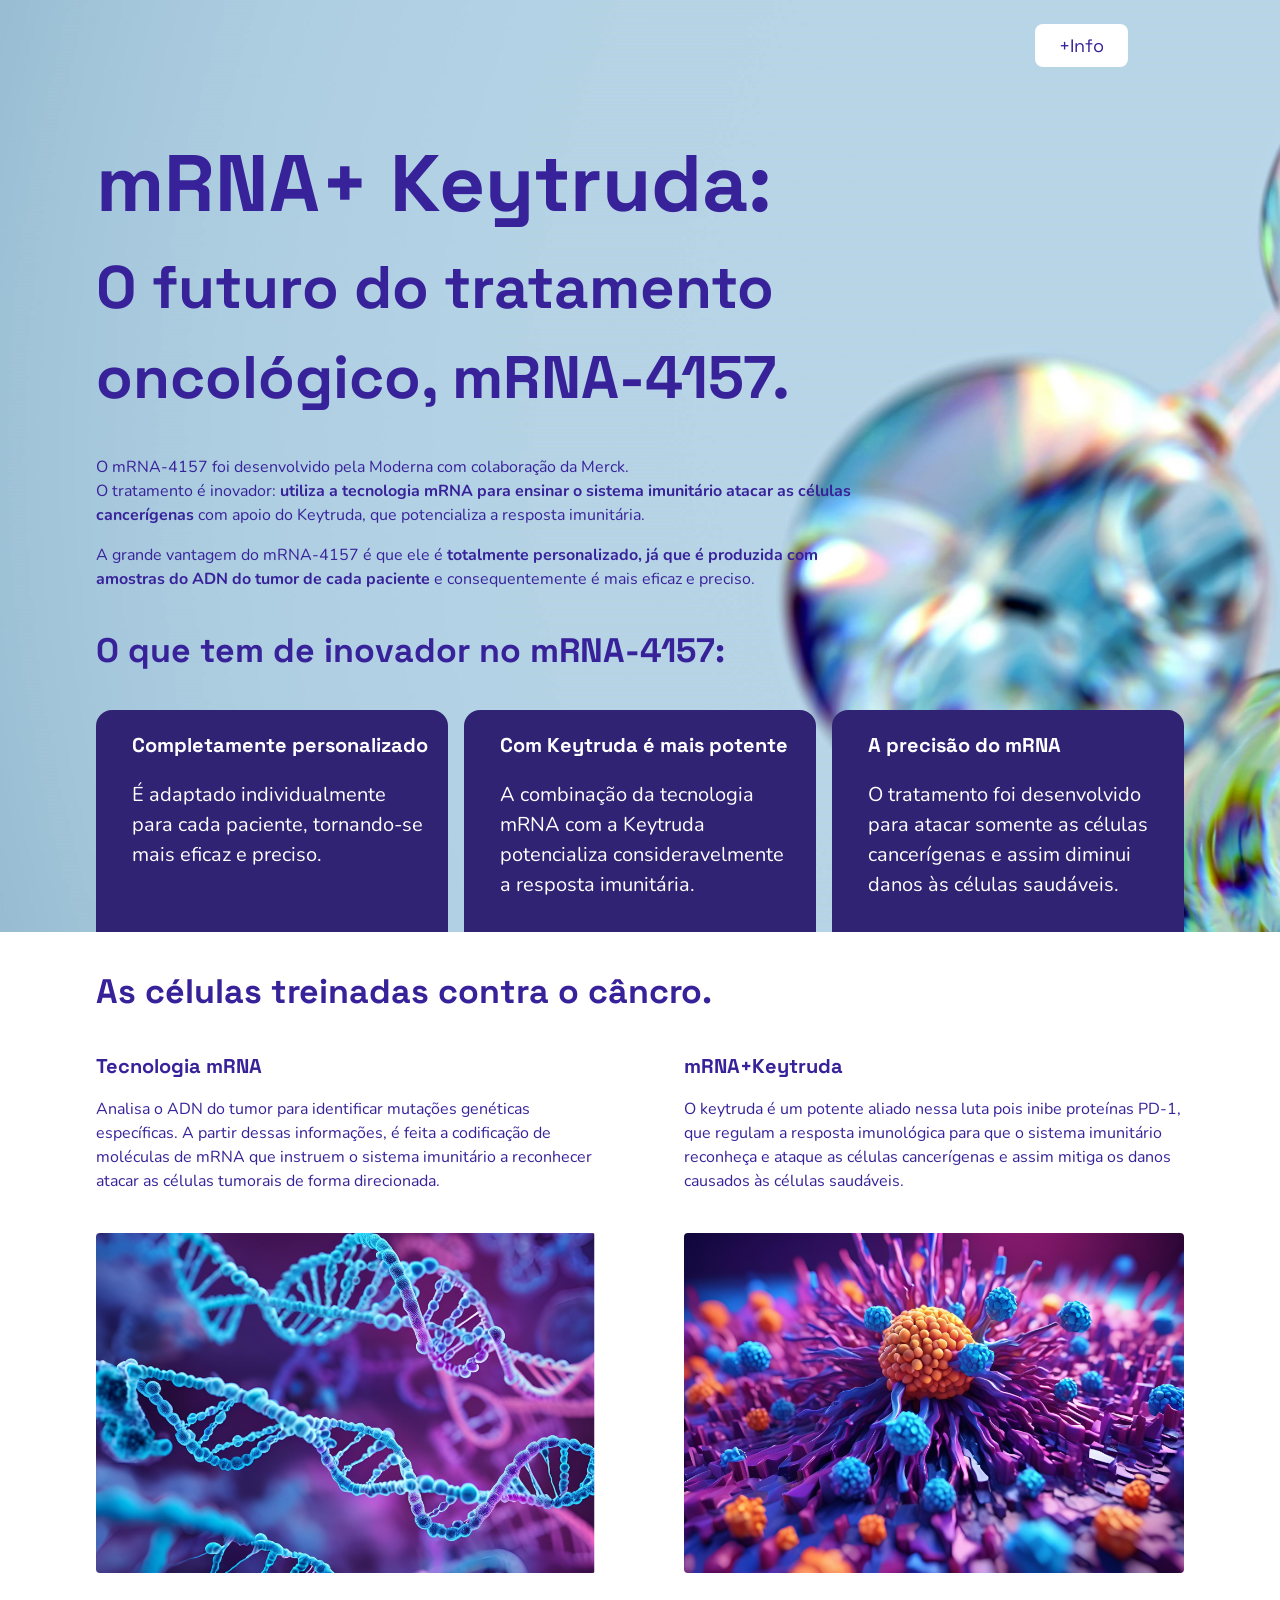
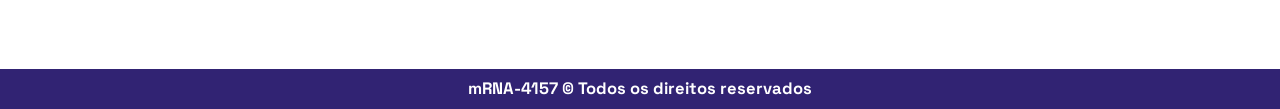
==== commit 20fd3a83: "optimized code and added responsive design for better user experience on different devices." ====
--- a/index.html
+++ b/index.html
@@ -10,100 +10,76 @@
 
     
     <link rel="stylesheet" href="header.css">
-    <link rel="stylesheet" href="style-section.css">
-    <link rel="stylesheet" href="style-footer.css">
+    <link rel="stylesheet" href="main.css">
     <link rel="stylesheet" href="global.css">
-    <link rel="stylesheet" href="responsive.css">
+    <link rel="stylesheet" href="responsive-desktop.css">
+    <link rel="stylesheet" href="responsive-tablet.css">
+    <link rel="stylesheet" href="responsive-mobile.css">
+
+
 </head>
     
 
-<body>
-<div class="background"> 
-    <header>                   
-     
-    
-        <a href="#cadastro" class="button">+Info</a>  
+<body>   
+      
+    <div class="background"> 
+            <div class="container">
+                <header>                   
+                    <a href="#cadastro" class="button">+Info</a>  
+                </header>
+                
+                <main>    
+                    <div class="intro">
+                        <h1>mRNA+ Keytruda: </h1>
+                        <h2>O futuro do tratamento oncológico,<strong> mRNA-4157</strong>.</h2>
+                        <p>O mRNA-4157 foi desenvolvido pela Moderna com colaboração da Merck. <br> O tratamento é inovador: <strong>utiliza a tecnologia mRNA para ensinar o sistema imunitário atacar as células cancerígenas</strong> com apoio do Keytruda, que potencializa a resposta imunitária.
+                        </p>
+                        <p>A grande vantagem do mRNA-4157 é que ele é  <strong>totalmente personalizado, já que é produzida com amostras do ADN do tumor de cada paciente</strong> e consequentemente é mais eficaz e preciso.</p>
+                        <h3>O que tem de inovador no mRNA-4157:</h3>                
+                    </div>
 
-    </header>
-    <main>
-    
-        <div class="intro">
-                <h1>mRNA+ Keytruda: </h1>
-                <h2>O futuro do tratamento oncológico,<strong> mRNA-4157</strong>.</h2>
-                <p>O mRNA-4157 foi desenvolvido pela Moderna com colaboração da Merck. <br> O tratamento é inovador: <strong>utiliza a tecnologia mRNA para ensinar o sistema imunitário atacar as células cancerígenas</strong> com apoio do Keytruda, que potencializa a resposta imunitária.
-                </p>
-                <p>A grande vantagem do mRNA-4157 é que ele é  <strong>totalmente personalizado, já que é produzida com amostras do ADN do tumor de cada paciente</strong> e consequentemente é mais eficaz e preciso.</p>
-                <h3>O que tem de inovador no mRNA-4157:</h3>                
-        </div>
-
-        <div class="benefits">
-            <div class="benefits-item">
-                <h4>Completamente personalizado</h4>
-                <p>É adaptado individualmente para cada paciente, tornando-se mais eficaz e preciso.</p>
-            </div>
-            <div class="benefits-item">
-                <h4>Com Keytruda é mais potente</h4>
-                <p>A combinação da tecnologia mRNA  com a Keytruda potencializa consideravelmente a resposta imunitária.</p>
-            </div>
-            <div class="benefits-item">
-                <h4>A precisão do mRNA</h4>
-                <p>O tratamento foi desenvolvido para atacar somente as células cancerígenas e assim diminui danos às células saudáveis.
-                </p>
-            </div>
-        </div>
-</div>      
-        
-        <div class="conclusion-title">
-            <h3>As células treinadas contra o câncro.</h3>
-        </div>
-            <div class="conclusion">
-                <div class="rna">
-                    <h4>Tecnologia mRNA</h4>
-                    <p>Analisa o ADN do tumor para identificar mutações genéticas específicas. A partir dessas informações, é feita a codificação de moléculas de mRNA que instruem o sistema imunitário a reconhecer e atacar as células tumorais de forma eficaz e direcionada.</p>
-                    <img src="img/rna.png" alt="">
-                 </div>
-                <div class="keytruda">
-                    <h4>mRNA+Keytruda</h4>
-                    <p>O keytruda é um potente aliado nessa luta pois inibe proteínas PD-1,  que regulam a resposta imunológica para que o sistema imunitário reconheça e ataque as células cancerígenas e assim mitigar os danos causados às células saudáveis.</p>
-                    <img src="img/keytruda.png" alt="">
-                </div> 
-            </div>
-        
-   </main>
-    <footer>
-        <div class="cadastro-e-formulario">
-                <div id="cadastro">
-                    <h4>Cadastre-se para receber mais informações.</h4>
-                    <form action="https://formsubmit.co/brendamoraes.webdev@gmail.com" method="POST" target="_blank">
-                        <input type="hidden" name="_captcha" value="false">
-                        <input type="hidden" name="_template" value="table">
-                        <input type="hidden" name="_autoresponse" value="Cadastro feito com sucesso.">
-                        <div class="formulario-pai">
-                            <div class="formulario-filho  form-container" >
-                                <div class="form-group">
-                                    <label for="name">Nome:</label>
-                                    <input type="text" id="name" name="name" required ><br>
-                                </div>
-                                <div class="form-group">
-                                    <label for="email">Email:</label>
-                                    <input type="email" id="email" name="email" required><br>
-                                </div> 
-                            </div>    
+                    <div class="benefits">
+                        <div class="benefits-item">
+                            <h4>Completamente personalizado</h4>
+                            <p>É adaptado individualmente para cada paciente, tornando-se mais eficaz e preciso.</p>
+                        </div>
+                        <div class="benefits-item">
+                            <h4>Com Keytruda é mais potente</h4>
+                            <p>A combinação da tecnologia mRNA  com a Keytruda potencializa consideravelmente a resposta imunitária.</p>
+                        </div>
+                            <div class="benefits-item">
+                            <h4>A precisão do mRNA</h4>
+                            <p>O tratamento foi desenvolvido para atacar somente as células cancerígenas e assim diminui danos às células saudáveis.
+                            </p>
+                        </div>
+                    </div>
+                </main>
+            </div>    
+    </div>                
+            <div class="container">    
+                <section>
+                    <div class="conclusion-title">
+                            <h3>As células treinadas contra o câncro.</h3>
+                    </div>
+                    <div class="conclusion">
+                        <div class="rna">
+                            <h4>Tecnologia mRNA</h4>
+                            <p>Analisa o ADN do tumor para identificar mutações genéticas específicas. A partir dessas informações, é feita a codificação de moléculas de mRNA que instruem o sistema imunitário a reconhecer   atacar as células tumorais de forma direcionada.</p>
+                            <img src="img/rna.png" alt="Tecnologia mRNA">
+                        </div>
+                        <div class="keytruda">
+                            <h4>mRNA+Keytruda</h4>
+                            <p>O keytruda é um potente aliado nessa luta pois inibe proteínas PD-1,  que regulam a resposta imunológica para que o sistema imunitário reconheça e ataque as células cancerígenas e assim mitiga os danos causados às células saudáveis.</p>
+                            <img src="img/keytruda.png" alt="Keytruda">
+                        </div>
+                    </div>
                             
-                        </div>
-                        <div class="formulario-filho">
-                                <input type="submit" name="submit" id="submit" value="Enviar">
-                            </div>
-                     </form>
-                </div>
-            </div>
-              <div class="direitos">
+                </section>
+            </div>    
+            
+            <footer>                 
                 <h5>mRNA-4157 © Todos os direitos reservados</h5>
-            </div>
-
-
-    </footer>
-   
+            </footer>                      
 </body>
 </html>
 
--- a/header.css
+++ b/header.css
@@ -1,28 +1,19 @@
 header{
     display: flex;
     justify-content: flex-end;
-    height:auto;
 }
-/* ======================
-botão +info  
-====================== */
-
 .button{
     background-color: #ffffff;
     color: #38229A;
-    border: none;
-    padding: 12px 24px;
+    padding: 8px 24px;
     border-radius: 8px;
-    margin: 24px;
+    margin: 24px 56px 24px 24px;
     font-family: 'space grotesk', sans-serif;
     font-size: 18px;
     text-decoration: none;
-    display: flex;
-    justify-content: end;
-    margin-right: 56px;
-    transition: background-color 0.3s, color 0.3s, border-color 0.3s;
-    animation-duration: 1s;
-    animation-name: grow;
+    
+    transition: background-color 0.3s, color 0.3s;
+    animation: 1s grow;
 }
 @keyframes grow{
     0%{
@@ -36,8 +27,7 @@
     background-color: #38229A;
     color: #ffffff;
 }
-a:visited{
-    color: #38229A;
-    text-decoration: none;
-}
-
+.button:focus-visible{
+    outline: 3px solid #8f7ce4;
+    outline-offset: 2px;
+}
--- a/main.css
+++ b/main.css
@@ -0,0 +1,69 @@
+.intro{  
+   max-width: 764px;
+}
+
+.benefits{
+    display: flex;
+    justify-content:flex-start;
+    flex-direction: row;   
+    gap: 16px; 
+    margin-bottom:0;
+}
+
+.benefits-item{
+    background-color: #312373;
+    padding: 12px;
+    border-radius: 16px 16px 0 0;
+    font-family: 'space grotesk', sans-serif;
+    font-size: 18px;
+    flex: 1;
+}
+
+.benefits-item p{
+    font-family: 'nunito', sans-serif;
+    font-size: 20px;
+    color: #ffffff;
+    padding: 0 8px 0px 24px;
+}
+
+.benefits-item h4{
+    font-family: 'space grotesk', sans-serif;
+    font-size: 20px;
+    color: #ffffff;
+    padding: 8px 8px 0 24px;    
+}
+.conclusion{
+    display: flex;
+    flex-direction: row;
+    justify-content: space-between;
+    gap: 32px;   
+}
+.rna, .keytruda{
+    display: flex;
+    flex-direction: column;  
+    max-width: 500px;
+    width: 100%;    
+}
+img{
+    width: 100%;
+    max-width: 500px;
+    height: auto;
+    margin: 24px 0 0;
+    border-radius: 4px;
+}
+footer{
+  display: flex;
+  justify-content:center;
+  align-items: center;
+  color:  #ffffff;            
+  min-height: 40px;
+  width:100%;
+  font-weight: 700;
+  font-size: 20px;
+  background-color: #312373;
+  margin-top: 96px;            
+}
+footer h5{
+  margin: 0;
+}
+ 
--- a/global.css
+++ b/global.css
@@ -1,18 +1,36 @@
+* {
+  box-sizing: border-box;
+}
 body{
     margin: 0;
     line-height: 1.5;    
 }
-
+.background{        
+    background-image: url("img/background.jpg");
+    background-size: cover;
+    background-repeat: no-repeat;
+    background-position: center;
+    background-attachment: fixed;
+}	
+.container{
+    display: flex;
+    justify-content: flex-start;    
+    flex-direction: column;
+    max-width: 1300px;
+    margin: 0 auto;
+    padding: 0 24px;
+}
 h1{
     color: #38229A;
     font-family: 'space grotesk', sans-serif;
-    font-size: 80px;
-    margin-bottom: -40px;
+    font-size: 80px;   
+    margin: 32px 0 0 0;
 }
 h2{
     color: #38229A;
     font-family: 'space grotesk', sans-serif;
     font-size: 60px;
+    margin:0 0 32px 0;
 }
 h3{
     color: #38229A;
@@ -25,16 +43,11 @@
     font-size: 20px;
     margin: 0;
 }
+h5{        
+    font-family: 'space grotesk', sans-serif;
+}
 p{
     font-family: 'nunito', sans-serif;
     font-size: 16px;
-    color: #38229A;
-    
+    color: #38229A;    
 }
-
-img{
-    width: 500px;
-    margin: 24px 0 0 0;
-    padding: 0;
-    border-radius: 4px 4px 4px 4px;
-}
--- a/responsive-desktop.css
+++ b/responsive-desktop.css
@@ -0,0 +1,25 @@
+
+@media(max-width:1300px){
+    .container{
+       margin: 0 80px;
+       padding: 0 16px;
+    } 
+}
+
+@media(max-width:1200px){    
+    .rna, .keytruda{
+        max-width: 450px;
+        width: 100%;    
+    }
+    img{
+        width: 100%;
+        max-width: 450px;
+    }
+}
+
+@media(max-width:1100px){
+    .container{
+       margin: 0 40px;       
+    }
+}
+
--- a/responsive-tablet.css
+++ b/responsive-tablet.css
@@ -0,0 +1,98 @@
+@media(max-width:1024px){
+
+     .container{
+        margin: 0 16px;
+        padding: 0;
+
+    }
+    .background {        
+        height: auto;            
+        background-image: url("img/backgroundmobile.png");
+        background-size:cover;
+        background-repeat: no-repeat;
+        background-position: top;
+        background-attachment: fixed;
+    }
+    .button{
+        margin-right: 20px;
+    }
+    .intro{
+        margin: 16px 0 16px 16px;
+        padding: 16px;
+        width:90%;
+    }
+    .intro h1{
+        margin-bottom: 8px;
+    }
+    .intro h3{
+       margin-bottom: 0;
+    }
+    .intro p{
+        width: 80%;
+    }
+    .benefits{
+        justify-content:center;
+        flex-direction: column;
+        margin: 0;
+        gap: 24px;
+    }
+    .benefits-item{
+        flex-direction: column;
+        justify-content: center;
+        padding: 0;
+        border-radius: 16px;
+        width: 100%;
+        margin: 0 25px;
+        height: 200px;       
+    }
+    .benefits-item p{
+        max-width: 80%;
+    }
+    .conclusion-title{
+        display: flex;
+        margin: 16px 24px 0 16px;
+        padding: 16px;
+        width: 90%;
+    }
+    .conclusion h3{
+       margin: 0 16px 0 16px;
+       font-size: 32px;
+    }    
+    .conclusion{
+        display: flex;
+        flex-direction: column;
+        width: 100%;
+        margin: 0;
+        max-width:100%;
+        gap: 24px;
+    }
+    .rna, .keytruda{
+        display: flex;
+        flex-direction: column;   
+       max-width:100%;
+        padding: 16px;
+        margin: 0 16px 0 16px;
+    }  
+    img{
+        width: 100%;
+        max-width: none;
+        margin: 0;
+    }
+    footer{
+        justify-content: center;
+    }
+
+    h1{
+        font-size: 56px;
+     }
+    h2{
+        font-size: 32px;
+     }
+    h3{
+        font-size: 28px;
+     }
+    h4{
+        font-size: 18px;
+     }
+ 
+}
--- a/responsive-mobile.css
+++ b/responsive-mobile.css
@@ -0,0 +1,24 @@
+@media (max-width: 480px) {
+    .background {          
+        background-position: center;
+    }    
+    .benefits-item{
+        padding: 16px;
+        border-radius: 24px 0 0 24px;
+        width: 100%;        
+    }        
+    .conclusion{
+        width: 100%;
+    }
+    .rna, .keytruda{
+        width: 100%; 
+        padding: 16px;       
+    } 
+    .rna img, .keytruda img{        
+        width: 100%;
+        border-radius: 4px;
+    }    
+    footer{
+        padding: 24px;
+    }  
+}
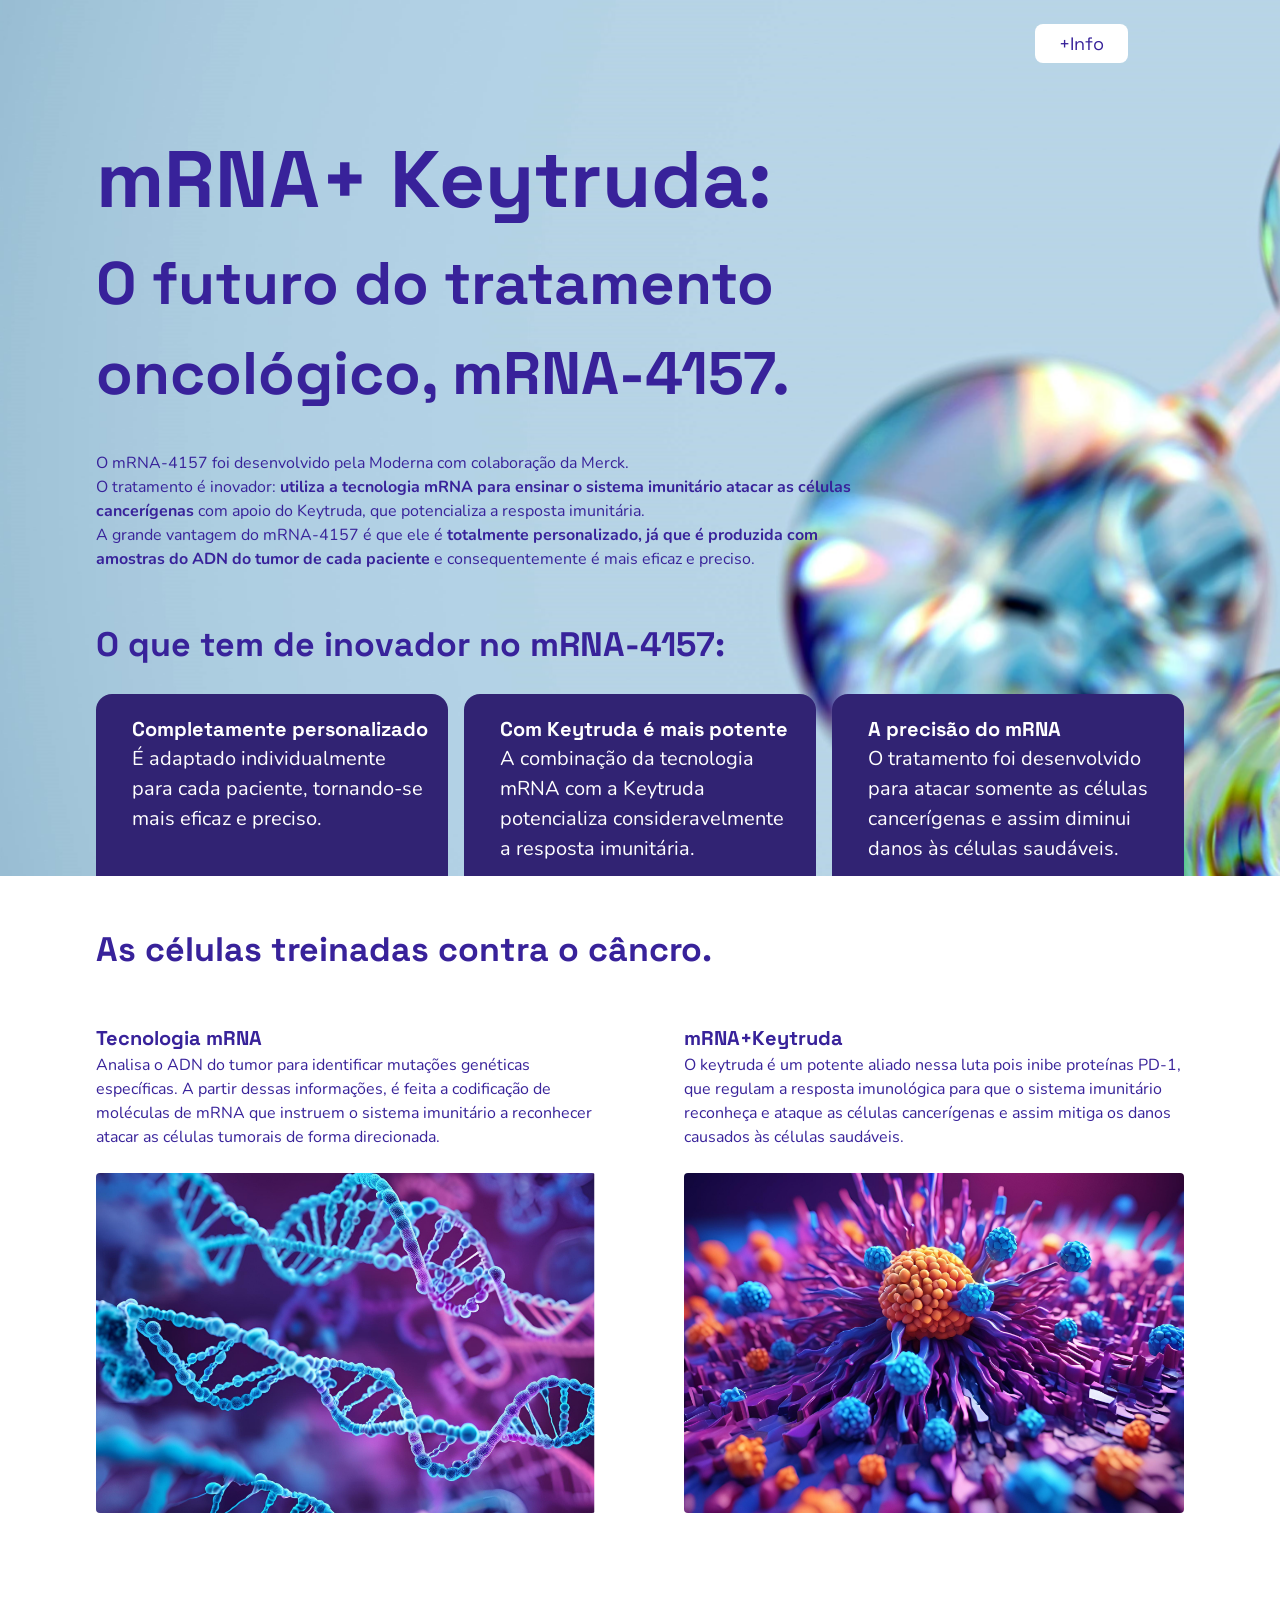
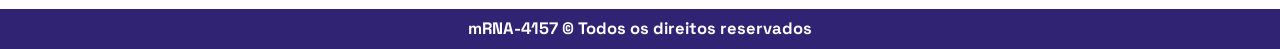
==== commit 36ab4d2b: "Try" ====
--- a/index.html
+++ b/index.html
@@ -8,14 +8,14 @@
     <link rel="preconnect" href="https://fonts.gstatic.com" crossorigin>
     <link href="https://fonts.googleapis.com/css2?family=Nunito:ital,wght@0,200..1000;1,200..1000&family=Space+Grotesk:wght@300..700&display=swap" rel="stylesheet">
 
-    
+    <link rel="stylesheet" href="modal.css">
     <link rel="stylesheet" href="header.css">
     <link rel="stylesheet" href="main.css">
     <link rel="stylesheet" href="global.css">
     <link rel="stylesheet" href="responsive-desktop.css">
     <link rel="stylesheet" href="responsive-tablet.css">
     <link rel="stylesheet" href="responsive-mobile.css">
-
+    
 
 </head>
     
@@ -25,16 +25,18 @@
     <div class="background"> 
             <div class="container">
                 <header>                   
-                    <a href="#cadastro" class="button">+Info</a>  
+                    <button id="info" class="button">+Info</button>  
                 </header>
                 
                 <main>    
                     <div class="intro">
-                        <h1>mRNA+ Keytruda: </h1>
-                        <h2>O futuro do tratamento oncológico,<strong> mRNA-4157</strong>.</h2>
-                        <p>O mRNA-4157 foi desenvolvido pela Moderna com colaboração da Merck. <br> O tratamento é inovador: <strong>utiliza a tecnologia mRNA para ensinar o sistema imunitário atacar as células cancerígenas</strong> com apoio do Keytruda, que potencializa a resposta imunitária.
-                        </p>
-                        <p>A grande vantagem do mRNA-4157 é que ele é  <strong>totalmente personalizado, já que é produzida com amostras do ADN do tumor de cada paciente</strong> e consequentemente é mais eficaz e preciso.</p>
+                        <div class="intro-text">
+                            <h1>mRNA+ Keytruda: </h1>
+                            <h2>O futuro do tratamento oncológico,<strong> mRNA-4157</strong>.</h2>
+                            <p>O mRNA-4157 foi desenvolvido pela Moderna com colaboração da Merck. <br> O tratamento é inovador: <strong>utiliza a tecnologia mRNA para ensinar o sistema imunitário atacar as células cancerígenas</strong> com apoio do Keytruda, que potencializa a resposta imunitária.
+                            </p>
+                            <p>A grande vantagem do mRNA-4157 é que ele é  <strong>totalmente personalizado, já que é produzida com amostras do ADN do tumor de cada paciente</strong> e consequentemente é mais eficaz e preciso.</p>
+                        </div>
                         <h3>O que tem de inovador no mRNA-4157:</h3>                
                     </div>
 
@@ -80,6 +82,28 @@
             <footer>                 
                 <h5>mRNA-4157 © Todos os direitos reservados</h5>
             </footer>                      
+
+            <div class="modal" id="modal">
+                
+                    <div class="modal-close" id="close" aria-label="Fechar">&times;</div>
+                    <div class="modal-head">
+                     <h4>Entre em contacto para mais informações.</h4>
+                    </div>                
+                    <div class="modal-body">
+                        <form>
+                            <label for="fname">Nome:</label><br>
+                            <input type="text" id="fname" name="fname" disabled><br>
+                            <label for="email">E-mail:</label><br>
+                            <input type="email" id="email" name="email" disabled><br>
+                            <input type="submit" id="enviar" value="Enviar" disabled>
+                        </form>                                     
+                    </div>  
+                                  
+            </div>
+            <div class="overlay" id="overlay"></div>
+
+
+    <script src="modal.js"></script>
 </body>
 </html>
 
--- a/modal.css
+++ b/modal.css
@@ -0,0 +1,83 @@
+*{
+    margin: 0;
+    padding: 0;
+    box-sizing: border-box;
+}
+.modal-head{
+    
+    padding: 0 16px;    
+}
+.modal-close{
+    display: flex;
+    justify-content: end;
+    width: 100%;
+    cursor: pointer;
+    font-size: 32px;
+    color: #38229A;
+    background: transparent;
+    border: none;
+    padding: 0 8px;
+    margin:0;
+}
+.modal-close:hover{
+    color: #8f7ce4;
+}
+.modal{
+    display: none;
+}
+.modal.active{
+    display: block;
+    width: 510px;
+    max-width: 80%;
+    
+    position: fixed;
+    top: 50%;
+    left: 50%;
+    transform: translate(-50%, -50%);
+    z-index: 10;
+   
+    border-radius: 8px;
+    background-color: #ffffff;   
+    padding: 0 16px 32px 32px;    
+}
+.modal-body{
+    display: flex;
+    
+    flex-direction: column;
+
+    margin-top: 32px;
+    padding: 0 16px;
+}
+label, input{
+    font-family: 'Nunito', sans-serif;
+    font-size: 16px;
+    color: #38229A;    
+    margin-bottom: 16px;    
+}
+input{
+    padding: 8px;
+    border: 1px solid #c6c3d3;
+    border-radius: 8px;
+    width: 100%;
+}
+input:focus{
+    outline: none;
+    border: 1px solid #38229A;
+}
+#enviar{
+    background-color: #e1dcfa;
+    color: #38229A;
+    border: none;
+    padding: 12px 24px;
+    border-radius: 8px;        
+}
+.overlay.active{    
+    position: fixed;
+    top: 0;
+    bottom: 0;     
+    left: 0;
+    right: 0;  
+    background: rgba(50, 35, 121, 0.17);
+    backdrop-filter: blur(5px);
+    -webkit-backdrop-filter: blur(5px);   
+}
--- a/header.css
+++ b/header.css
@@ -5,6 +5,7 @@
 .button{
     background-color: #ffffff;
     color: #38229A;
+    border: none;
     padding: 8px 24px;
     border-radius: 8px;
     margin: 24px 56px 24px 24px;
--- a/main.css
+++ b/main.css
@@ -1,5 +1,8 @@
 .intro{  
    max-width: 764px;
+}
+.intro-text{
+   margin-bottom: 48px;
 }
 
 .benefits{
@@ -8,6 +11,7 @@
     flex-direction: row;   
     gap: 16px; 
     margin-bottom:0;
+    margin-top: 24px;
 }
 
 .benefits-item{
@@ -32,6 +36,10 @@
     color: #ffffff;
     padding: 8px 8px 0 24px;    
 }
+.conclusion-title{
+    margin: 48px 0;
+}
+
 .conclusion{
     display: flex;
     flex-direction: row;
